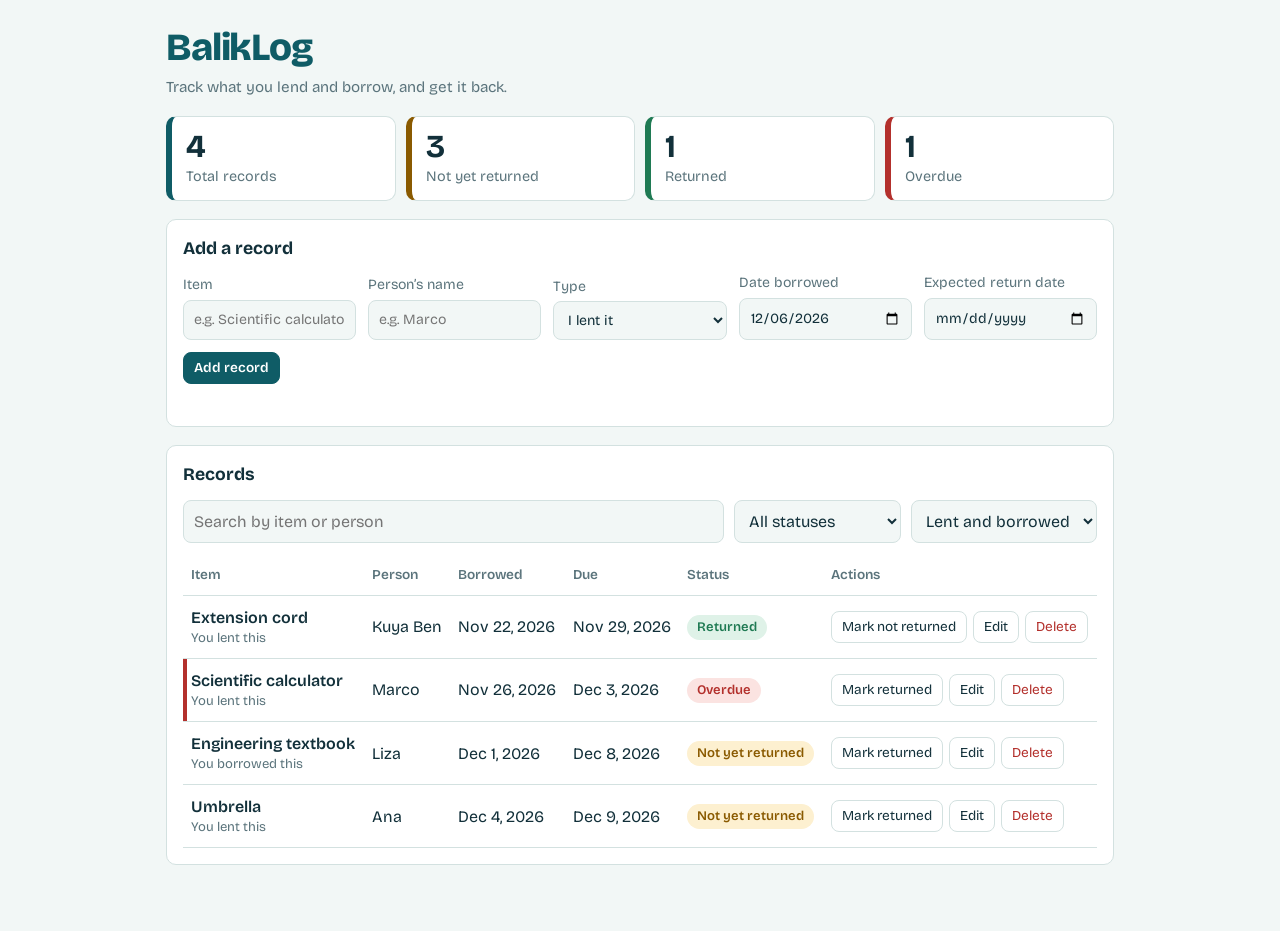
==== index.html @ fc060b48 "Initial commit" ====
<!DOCTYPE html>
<html lang="en">
<head>
<meta charset="UTF-8">
<meta name="viewport" content="width=device-width, initial-scale=1, viewport-fit=cover">
<title>BalikLog</title>
<link href="https://fonts.googleapis.com/css2?family=Bricolage+Grotesque:wght@400;600;800&display=swap" rel="stylesheet">
<link rel="stylesheet" href="style.css">
</head>
<body>
<div class="wrap">
  <header>
    <h1>BalikLog<small>Track what you lend and borrow, and get it back.</small></h1>
  </header>

  <section class="stats" aria-label="Dashboard">
    <div class="stat"><b id="sTotal">0</b><span>Total records</span></div>
    <div class="stat wait"><b id="sNot">0</b><span>Not yet returned</span></div>
    <div class="stat ok"><b id="sRet">0</b><span>Returned</span></div>
    <div class="stat late"><b id="sLate">0</b><span>Overdue</span></div>
  </section>

  <section class="panel">
    <h2 id="formTitle">Add a record</h2>
    <form id="f" novalidate>
      <label>Item<input id="item" placeholder="e.g. Scientific calculator" maxlength="60"></label>
      <label>Person’s name<input id="person" placeholder="e.g. Marco" maxlength="40"></label>
      <label>Type
        <select id="dir"><option value="lent">I lent it</option><option value="borrowed">I borrowed it</option></select>
      </label>
      <label>Date borrowed<input id="dBorrow" type="date"></label>
      <label>Expected return date<input id="dReturn" type="date"></label>
      <div class="acts">
        <button class="primary" type="submit" id="saveBtn">Add record</button>
        <button type="button" id="cancelBtn" hidden>Cancel edit</button>
      </div>
      <p class="err" id="err" role="alert"></p>
    </form>
  </section>

  <section class="panel">
    <h2>Records</h2>
    <div class="tools">
      <input id="q" type="search" placeholder="Search by item or person" aria-label="Search records">
      <select id="fStatus" aria-label="Filter by status">
        <option value="all">All statuses</option><option value="not">Not yet returned</option><option value="ret">Returned</option><option value="late">Overdue</option>
      </select>
      <select id="fDir" aria-label="Filter by type">
        <option value="all">Lent and borrowed</option><option value="lent">I lent</option><option value="borrowed">I borrowed</option>
      </select>
    </div>
    <div class="tbl">
      <table>
        <thead><tr><th>Item</th><th>Person</th><th>Borrowed</th><th>Due</th><th>Status</th><th>Actions</th></tr></thead>
        <tbody id="rows"></tbody>
      </table>
    </div>
  </section>
</div>

<script src="script.js"></script>
</body>
</html>
---- style.css ----
:root{--bg:#f2f7f6;--surface:#fff;--ink:#12303a;--mute:#5b747c;--line:#d3e1e0;--brand:#0f5c66;--brand-ink:#fff;--ok:#1f7a53;--okbg:#dff2e8;--late:#b3302c;--latebg:#fbe3e1;--wait:#8a5a00;--waitbg:#fdf0d0;
box-sizing:border-box;padding-top:env(safe-area-inset-top,0px);padding-bottom:env(safe-area-inset-bottom,0px)}
@media (prefers-color-scheme:dark){:root:not([data-theme="light"]){color-scheme:dark;--bg:#0c1a1e;--surface:#13262b;--ink:#e3f0ee;--mute:#8fa9ae;--line:#25414845;--brand:#4fb5c0;--brand-ink:#06232a;--ok:#6fd1a2;--okbg:#17382b;--late:#ff8f89;--latebg:#4a1d1b;--wait:#f0c26a;--waitbg:#3d2f0b}}
:root[data-theme="dark"]{color-scheme:dark;--bg:#0c1a1e;--surface:#13262b;--ink:#e3f0ee;--mute:#8fa9ae;--line:#254148;--brand:#4fb5c0;--brand-ink:#06232a;--ok:#6fd1a2;--okbg:#17382b;--late:#ff8f89;--latebg:#4a1d1b;--wait:#f0c26a;--waitbg:#3d2f0b}
*{box-sizing:border-box}
html{scroll-padding-top:env(safe-area-inset-top,0px)}
body{margin:0;background:var(--bg);color:var(--ink);font-family:"Bricolage Grotesque",system-ui,-apple-system,"Segoe UI",sans-serif;line-height:1.45}
.wrap{max-width:980px;margin:0 auto;padding:20px 16px 48px}
header{display:flex;align-items:baseline;justify-content:space-between;gap:12px;flex-wrap:wrap;margin-bottom:18px}
h1{font-size:2.4rem;font-weight:800;letter-spacing:-.03em;margin:0;color:var(--brand)}
h1 small{display:block;font-size:.95rem;font-weight:400;color:var(--mute);letter-spacing:0}
.stats{display:grid;grid-template-columns:repeat(auto-fit,minmax(140px,1fr));gap:10px;margin-bottom:18px}
.stat{background:var(--surface);border:1px solid var(--line);border-radius:10px;padding:12px 14px;border-left:6px solid var(--brand)}
.stat b{display:block;font-size:2rem;line-height:1.1}
.stat span{color:var(--mute);font-size:.9rem}
.stat.ok{border-left-color:var(--ok)}.stat.late{border-left-color:var(--late)}.stat.wait{border-left-color:var(--wait)}
.panel{background:var(--surface);border:1px solid var(--line);border-radius:10px;padding:16px;margin-bottom:18px}
.panel h2{margin:0 0 12px;font-size:1.1rem}
form{display:grid;grid-template-columns:repeat(auto-fit,minmax(170px,1fr));gap:12px;align-items:end}
label{display:flex;flex-direction:column;gap:4px;font-size:.88rem;color:var(--mute)}
input,select,button{font:inherit;color:var(--ink)}
input,select{background:var(--bg);border:1px solid var(--line);border-radius:8px;padding:9px 10px;min-width:0}
input:focus-visible,select:focus-visible,button:focus-visible{outline:3px solid var(--brand);outline-offset:1px}
button{cursor:pointer;border:1px solid var(--line);background:var(--surface);border-radius:8px;padding:9px 14px}
button.primary{background:var(--brand);color:var(--brand-ink);border-color:var(--brand);font-weight:600}
button.danger{color:var(--late)}
.err{grid-column:1/-1;color:var(--late);font-size:.9rem;min-height:1em;margin:0}
.tools{display:flex;gap:10px;flex-wrap:wrap;margin-bottom:12px}
.tools input{flex:1 1 200px}
.tbl{overflow-x:auto}
table{width:100%;border-collapse:collapse;min-width:680px}
th,td{text-align:left;padding:10px 8px;border-bottom:1px solid var(--line);vertical-align:middle}
th{font-size:.85rem;color:var(--mute);font-weight:600}
.item{font-weight:600}
.dir{font-size:.82rem;color:var(--mute)}
.badge{display:inline-block;padding:3px 10px;border-radius:99px;font-size:.82rem;font-weight:600}
.b-ok{background:var(--okbg);color:var(--ok)}.b-late{background:var(--latebg);color:var(--late)}.b-wait{background:var(--waitbg);color:var(--wait)}
.row-late td:first-child{box-shadow:inset 4px 0 0 var(--late)}
.acts{display:flex;gap:6px;flex-wrap:wrap}
.acts button{padding:5px 10px;font-size:.85rem}
.empty{text-align:center;color:var(--mute);padding:28px 8px}
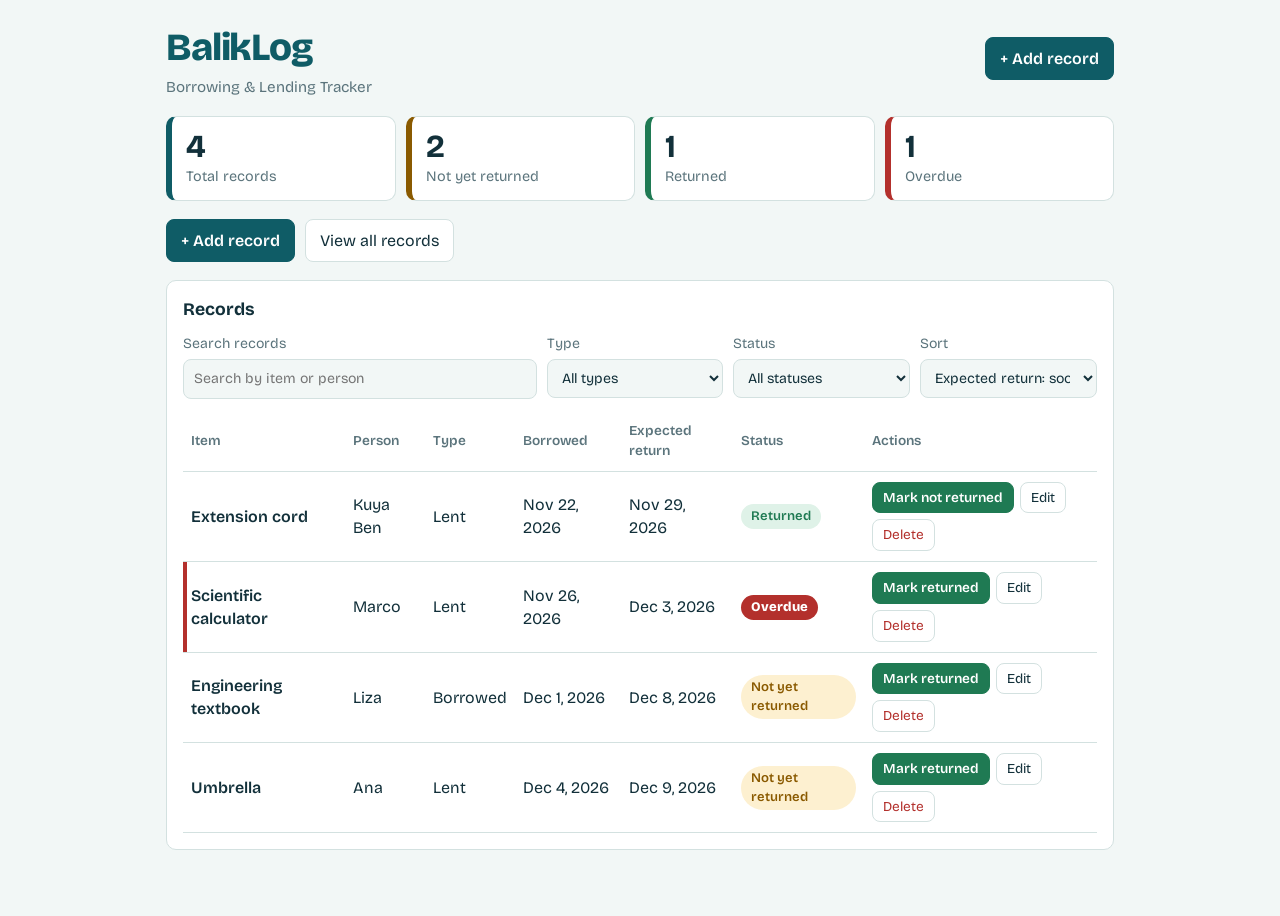
==== commit c974f70d: "yes" ====
--- a/index.html
+++ b/index.html
@@ -3,61 +3,89 @@
 <head>
 <meta charset="UTF-8">
 <meta name="viewport" content="width=device-width, initial-scale=1, viewport-fit=cover">
-<title>BalikLog</title>
+<title>BalikLog | Borrowing &amp; Lending Tracker</title>
 <link href="https://fonts.googleapis.com/css2?family=Bricolage+Grotesque:wght@400;600;800&display=swap" rel="stylesheet">
 <link rel="stylesheet" href="style.css">
 </head>
 <body>
 <div class="wrap">
   <header>
-    <h1>BalikLog<small>Track what you lend and borrow, and get it back.</small></h1>
+    <h1>BalikLog<small>Borrowing &amp; Lending Tracker</small></h1>
+    <button class="primary" type="button" id="headerAddBtn">+ Add record</button>
   </header>
 
-  <section class="stats" aria-label="Dashboard">
-    <div class="stat"><b id="sTotal">0</b><span>Total records</span></div>
-    <div class="stat wait"><b id="sNot">0</b><span>Not yet returned</span></div>
-    <div class="stat ok"><b id="sRet">0</b><span>Returned</span></div>
-    <div class="stat late"><b id="sLate">0</b><span>Overdue</span></div>
-  </section>
+  <main>
+    <div id="dashboardScreen">
+      <section class="stats" aria-label="Record summary">
+        <div class="stat"><b id="sTotal">0</b><span>Total records</span></div>
+        <div class="stat wait"><b id="sNot">0</b><span>Not yet returned</span></div>
+        <div class="stat ok"><b id="sRet">0</b><span>Returned</span></div>
+        <div class="stat late"><b id="sLate">0</b><span>Overdue</span></div>
+      </section>
 
-  <section class="panel">
-    <h2 id="formTitle">Add a record</h2>
-    <form id="f" novalidate>
-      <label>Item<input id="item" placeholder="e.g. Scientific calculator" maxlength="60"></label>
-      <label>Person’s name<input id="person" placeholder="e.g. Marco" maxlength="40"></label>
-      <label>Type
-        <select id="dir"><option value="lent">I lent it</option><option value="borrowed">I borrowed it</option></select>
-      </label>
-      <label>Date borrowed<input id="dBorrow" type="date"></label>
-      <label>Expected return date<input id="dReturn" type="date"></label>
-      <div class="acts">
-        <button class="primary" type="submit" id="saveBtn">Add record</button>
-        <button type="button" id="cancelBtn" hidden>Cancel edit</button>
+      <section class="quick-actions" aria-label="Quick actions">
+        <button class="primary" type="button" id="addBtn">+ Add record</button>
+        <button type="button" id="viewRecordsBtn">View all records</button>
+      </section>
+
+      <section class="panel" id="recordsPanel">
+        <h2>Records</h2>
+        <div class="tools">
+          <label class="search-label">Search records<input id="q" type="search" placeholder="Search by item or person"></label>
+          <label>Type
+            <select id="fDir" aria-label="Filter by type">
+              <option value="all">All types</option><option value="lent">Lent</option><option value="borrowed">Borrowed</option>
+            </select>
+          </label>
+          <label>Status
+            <select id="fStatus" aria-label="Filter by status">
+              <option value="all">All statuses</option><option value="not">Not yet returned</option><option value="ret">Returned</option><option value="late">Overdue</option>
+            </select>
+          </label>
+          <label>Sort
+            <select id="sortOrder" aria-label="Sort by expected return date">
+              <option value="soonest">Expected return: soonest first</option><option value="latest">Expected return: latest first</option>
+            </select>
+          </label>
+        </div>
+        <div class="tbl">
+          <table>
+            <thead><tr><th>Item</th><th>Person</th><th>Type</th><th>Borrowed</th><th>Expected return</th><th>Status</th><th>Actions</th></tr></thead>
+            <tbody id="rows"></tbody>
+          </table>
+        </div>
+      </section>
+    </div>
+
+    <section class="panel form-screen" id="recordScreen" hidden>
+      <div class="screen-heading">
+        <h2 id="formTitle">Add new record</h2>
+        <button type="button" id="closeFormBtn">Back to dashboard</button>
       </div>
-      <p class="err" id="err" role="alert"></p>
-    </form>
-  </section>
-
-  <section class="panel">
-    <h2>Records</h2>
-    <div class="tools">
-      <input id="q" type="search" placeholder="Search by item or person" aria-label="Search records">
-      <select id="fStatus" aria-label="Filter by status">
-        <option value="all">All statuses</option><option value="not">Not yet returned</option><option value="ret">Returned</option><option value="late">Overdue</option>
-      </select>
-      <select id="fDir" aria-label="Filter by type">
-        <option value="all">Lent and borrowed</option><option value="lent">I lent</option><option value="borrowed">I borrowed</option>
-      </select>
-    </div>
-    <div class="tbl">
-      <table>
-        <thead><tr><th>Item</th><th>Person</th><th>Borrowed</th><th>Due</th><th>Status</th><th>Actions</th></tr></thead>
-        <tbody id="rows"></tbody>
-      </table>
-    </div>
-  </section>
+      <form id="f" novalidate>
+        <label>Item name *<input id="item" placeholder="Enter item name" maxlength="60"></label>
+        <label>Person’s name *<input id="person" placeholder="Enter the person’s name" maxlength="40"></label>
+        <label>Transaction type *
+          <select id="dir"><option value="lent">Lent to someone</option><option value="borrowed">Borrowed from someone</option></select>
+        </label>
+        <label>Date borrowed / lent *<input id="dBorrow" type="date"></label>
+        <label>Expected return date *<input id="dReturn" type="date"></label>
+        <fieldset class="status-field">
+          <legend>Return status</legend>
+          <label><input type="radio" name="returnStatus" value="not" checked> Not yet returned</label>
+          <label><input type="radio" name="returnStatus" value="ret"> Returned</label>
+        </fieldset>
+        <label class="notes-field">Notes (optional)<textarea id="notes" rows="3" maxlength="300" placeholder="Add any helpful details"></textarea></label>
+        <div class="acts form-actions">
+          <button class="primary" type="submit" id="saveBtn">Save record</button>
+          <button type="button" id="clearBtn">Clear form</button>
+          <button type="button" id="cancelBtn">Cancel</button>
+        </div>
+        <p class="err" id="err" role="alert"></p>
+      </form>
+    </section>
+  </main>
 </div>
-
 <script src="script.js"></script>
 </body>
 </html>
--- a/style.css
+++ b/style.css
@@ -6,10 +6,11 @@
 html{scroll-padding-top:env(safe-area-inset-top,0px)}
 body{margin:0;background:var(--bg);color:var(--ink);font-family:"Bricolage Grotesque",system-ui,-apple-system,"Segoe UI",sans-serif;line-height:1.45}
 .wrap{max-width:980px;margin:0 auto;padding:20px 16px 48px}
-header{display:flex;align-items:baseline;justify-content:space-between;gap:12px;flex-wrap:wrap;margin-bottom:18px}
+header{display:flex;align-items:center;justify-content:space-between;gap:12px;flex-wrap:wrap;margin-bottom:18px}
 h1{font-size:2.4rem;font-weight:800;letter-spacing:-.03em;margin:0;color:var(--brand)}
 h1 small{display:block;font-size:.95rem;font-weight:400;color:var(--mute);letter-spacing:0}
 .stats{display:grid;grid-template-columns:repeat(auto-fit,minmax(140px,1fr));gap:10px;margin-bottom:18px}
+.quick-actions{display:flex;gap:10px;flex-wrap:wrap;margin-bottom:18px}
 .stat{background:var(--surface);border:1px solid var(--line);border-radius:10px;padding:12px 14px;border-left:6px solid var(--brand)}
 .stat b{display:block;font-size:2rem;line-height:1.1}
 .stat span{color:var(--mute);font-size:.9rem}
@@ -18,24 +19,61 @@
 .panel h2{margin:0 0 12px;font-size:1.1rem}
 form{display:grid;grid-template-columns:repeat(auto-fit,minmax(170px,1fr));gap:12px;align-items:end}
 label{display:flex;flex-direction:column;gap:4px;font-size:.88rem;color:var(--mute)}
-input,select,button{font:inherit;color:var(--ink)}
-input,select{background:var(--bg);border:1px solid var(--line);border-radius:8px;padding:9px 10px;min-width:0}
+input,select,button,textarea{font:inherit;color:var(--ink)}
+input,select,textarea{background:var(--bg);border:1px solid var(--line);border-radius:8px;padding:9px 10px;min-width:0}
 input:focus-visible,select:focus-visible,button:focus-visible{outline:3px solid var(--brand);outline-offset:1px}
 button{cursor:pointer;border:1px solid var(--line);background:var(--surface);border-radius:8px;padding:9px 14px}
 button.primary{background:var(--brand);color:var(--brand-ink);border-color:var(--brand);font-weight:600}
+button[data-a="toggle"]{background:var(--ok);color:var(--surface);border-color:var(--ok);font-weight:600}
 button.danger{color:var(--late)}
 .err{grid-column:1/-1;color:var(--late);font-size:.9rem;min-height:1em;margin:0}
-.tools{display:flex;gap:10px;flex-wrap:wrap;margin-bottom:12px}
-.tools input{flex:1 1 200px}
+.tools{display:grid;grid-template-columns:minmax(200px,2fr) repeat(3,minmax(140px,1fr));gap:10px;margin-bottom:12px}
+.search-label input{width:100%}
+.form-screen{max-width:760px;margin:0 auto}
+.screen-heading{display:flex;justify-content:space-between;align-items:center;gap:12px;margin-bottom:12px}
+.screen-heading h2{margin:0}
+.form-screen form{grid-template-columns:repeat(2,minmax(0,1fr))}
+.form-screen label{align-self:end}
+.form-screen textarea{width:100%;resize:vertical}
+.status-field{border:1px solid var(--line);border-radius:8px;padding:8px 10px;display:flex;align-items:center;gap:16px;flex-wrap:wrap}
+.status-field legend{padding:0 4px;color:var(--mute);font-size:.88rem}
+.status-field label{display:flex;flex-direction:row;align-items:center;gap:6px}
+.status-field input{accent-color:var(--brand)}
+.notes-field{grid-column:1/-1}
+.form-actions{grid-column:1/-1}
 .tbl{overflow-x:auto}
-table{width:100%;border-collapse:collapse;min-width:680px}
+table{width:100%;border-collapse:collapse;min-width:760px}
 th,td{text-align:left;padding:10px 8px;border-bottom:1px solid var(--line);vertical-align:middle}
 th{font-size:.85rem;color:var(--mute);font-weight:600}
 .item{font-weight:600}
 .dir{font-size:.82rem;color:var(--mute)}
 .badge{display:inline-block;padding:3px 10px;border-radius:99px;font-size:.82rem;font-weight:600}
-.b-ok{background:var(--okbg);color:var(--ok)}.b-late{background:var(--latebg);color:var(--late)}.b-wait{background:var(--waitbg);color:var(--wait)}
+.b-ok{background:var(--okbg);color:var(--ok)}.b-late{background:var(--late);color:var(--surface);font-weight:800}.b-wait{background:var(--waitbg);color:var(--wait)}
 .row-late td:first-child{box-shadow:inset 4px 0 0 var(--late)}
 .acts{display:flex;gap:6px;flex-wrap:wrap}
 .acts button{padding:5px 10px;font-size:.85rem}
 .empty{text-align:center;color:var(--mute);padding:28px 8px}
+@media(max-width:760px){
+  .tools{grid-template-columns:repeat(2,minmax(0,1fr))}
+  .search-label{grid-column:1/-1}
+  table{min-width:0}
+  thead{display:none}
+  tbody{display:grid;gap:12px}
+  tbody tr{display:block;background:var(--surface);border:1px solid var(--line);border-radius:10px;padding:8px}
+  tbody td{display:flex;justify-content:space-between;align-items:center;gap:12px;padding:8px;border-bottom:1px solid var(--line);text-align:right}
+  tbody td:first-child{display:block;text-align:left}
+  tbody td:last-child{border-bottom:0}
+  tbody td:not(:first-child)::before{content:attr(data-label);font-size:.82rem;color:var(--mute);font-weight:600;text-align:left}
+  tbody td .acts{justify-content:flex-end}
+  tbody td.empty{display:block;text-align:center}
+}
+@media(max-width:520px){
+  .wrap{padding:16px 12px 36px}
+  h1{font-size:2rem}
+  .tools{grid-template-columns:1fr}
+  .search-label{grid-column:auto}
+  .form-screen form{grid-template-columns:1fr}
+  .notes-field,.form-actions{grid-column:auto}
+  .screen-heading{align-items:flex-start;flex-direction:column}
+  .quick-actions button{flex:1}
+}
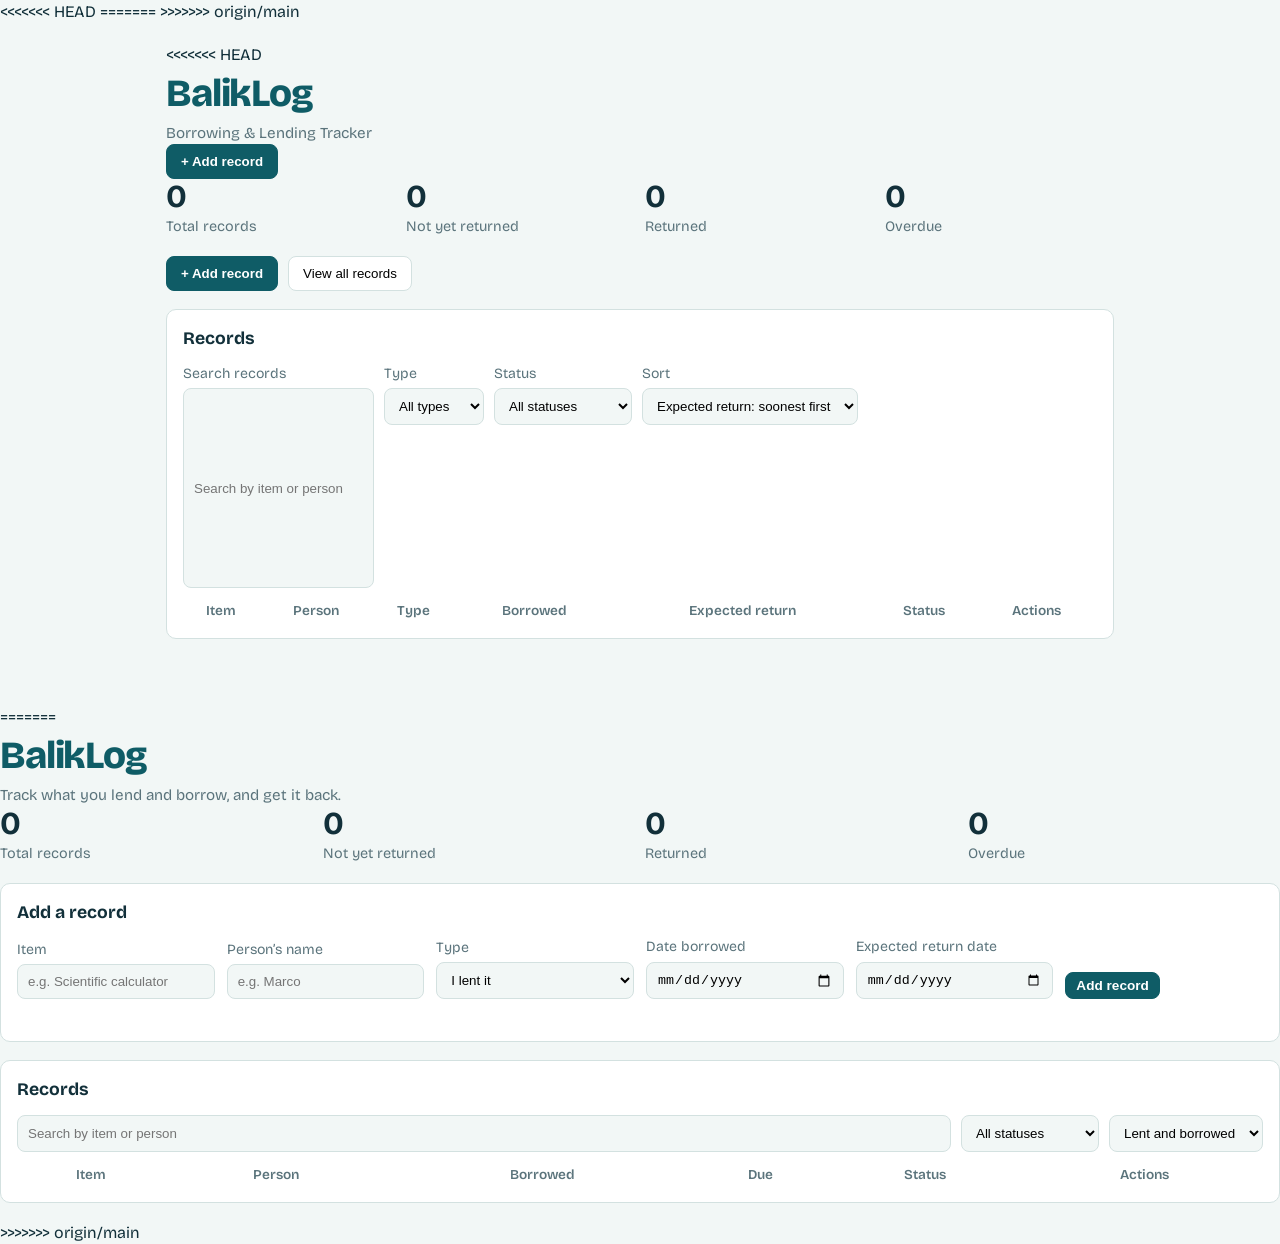
==== commit 53ff12e3: "Fix merge conflicts" ====
--- a/index.html
+++ b/index.html
@@ -3,13 +3,18 @@
 <head>
 <meta charset="UTF-8">
 <meta name="viewport" content="width=device-width, initial-scale=1, viewport-fit=cover">
+<<<<<<< HEAD
 <title>BalikLog | Borrowing &amp; Lending Tracker</title>
+=======
+<title>BalikLog</title>
+>>>>>>> origin/main
 <link href="https://fonts.googleapis.com/css2?family=Bricolage+Grotesque:wght@400;600;800&display=swap" rel="stylesheet">
 <link rel="stylesheet" href="style.css">
 </head>
 <body>
 <div class="wrap">
   <header>
+<<<<<<< HEAD
     <h1>BalikLog<small>Borrowing &amp; Lending Tracker</small></h1>
     <button class="primary" type="button" id="headerAddBtn">+ Add record</button>
   </header>
@@ -86,6 +91,56 @@
     </section>
   </main>
 </div>
+=======
+    <h1>BalikLog<small>Track what you lend and borrow, and get it back.</small></h1>
+  </header>
+
+  <section class="stats" aria-label="Dashboard">
+    <div class="stat"><b id="sTotal">0</b><span>Total records</span></div>
+    <div class="stat wait"><b id="sNot">0</b><span>Not yet returned</span></div>
+    <div class="stat ok"><b id="sRet">0</b><span>Returned</span></div>
+    <div class="stat late"><b id="sLate">0</b><span>Overdue</span></div>
+  </section>
+
+  <section class="panel">
+    <h2 id="formTitle">Add a record</h2>
+    <form id="f" novalidate>
+      <label>Item<input id="item" placeholder="e.g. Scientific calculator" maxlength="60"></label>
+      <label>Person’s name<input id="person" placeholder="e.g. Marco" maxlength="40"></label>
+      <label>Type
+        <select id="dir"><option value="lent">I lent it</option><option value="borrowed">I borrowed it</option></select>
+      </label>
+      <label>Date borrowed<input id="dBorrow" type="date"></label>
+      <label>Expected return date<input id="dReturn" type="date"></label>
+      <div class="acts">
+        <button class="primary" type="submit" id="saveBtn">Add record</button>
+        <button type="button" id="cancelBtn" hidden>Cancel edit</button>
+      </div>
+      <p class="err" id="err" role="alert"></p>
+    </form>
+  </section>
+
+  <section class="panel">
+    <h2>Records</h2>
+    <div class="tools">
+      <input id="q" type="search" placeholder="Search by item or person" aria-label="Search records">
+      <select id="fStatus" aria-label="Filter by status">
+        <option value="all">All statuses</option><option value="not">Not yet returned</option><option value="ret">Returned</option><option value="late">Overdue</option>
+      </select>
+      <select id="fDir" aria-label="Filter by type">
+        <option value="all">Lent and borrowed</option><option value="lent">I lent</option><option value="borrowed">I borrowed</option>
+      </select>
+    </div>
+    <div class="tbl">
+      <table>
+        <thead><tr><th>Item</th><th>Person</th><th>Borrowed</th><th>Due</th><th>Status</th><th>Actions</th></tr></thead>
+        <tbody id="rows"></tbody>
+      </table>
+    </div>
+  </section>
+</div>
+
+>>>>>>> origin/main
 <script src="script.js"></script>
 </body>
 </html>
--- a/style.css
+++ b/style.css
@@ -6,11 +6,18 @@
 html{scroll-padding-top:env(safe-area-inset-top,0px)}
 body{margin:0;background:var(--bg);color:var(--ink);font-family:"Bricolage Grotesque",system-ui,-apple-system,"Segoe UI",sans-serif;line-height:1.45}
 .wrap{max-width:980px;margin:0 auto;padding:20px 16px 48px}
+<<<<<<< HEAD
 header{display:flex;align-items:center;justify-content:space-between;gap:12px;flex-wrap:wrap;margin-bottom:18px}
 h1{font-size:2.4rem;font-weight:800;letter-spacing:-.03em;margin:0;color:var(--brand)}
 h1 small{display:block;font-size:.95rem;font-weight:400;color:var(--mute);letter-spacing:0}
 .stats{display:grid;grid-template-columns:repeat(auto-fit,minmax(140px,1fr));gap:10px;margin-bottom:18px}
 .quick-actions{display:flex;gap:10px;flex-wrap:wrap;margin-bottom:18px}
+=======
+header{display:flex;align-items:baseline;justify-content:space-between;gap:12px;flex-wrap:wrap;margin-bottom:18px}
+h1{font-size:2.4rem;font-weight:800;letter-spacing:-.03em;margin:0;color:var(--brand)}
+h1 small{display:block;font-size:.95rem;font-weight:400;color:var(--mute);letter-spacing:0}
+.stats{display:grid;grid-template-columns:repeat(auto-fit,minmax(140px,1fr));gap:10px;margin-bottom:18px}
+>>>>>>> origin/main
 .stat{background:var(--surface);border:1px solid var(--line);border-radius:10px;padding:12px 14px;border-left:6px solid var(--brand)}
 .stat b{display:block;font-size:2rem;line-height:1.1}
 .stat span{color:var(--mute);font-size:.9rem}
@@ -19,6 +26,7 @@
 .panel h2{margin:0 0 12px;font-size:1.1rem}
 form{display:grid;grid-template-columns:repeat(auto-fit,minmax(170px,1fr));gap:12px;align-items:end}
 label{display:flex;flex-direction:column;gap:4px;font-size:.88rem;color:var(--mute)}
+<<<<<<< HEAD
 input,select,button,textarea{font:inherit;color:var(--ink)}
 input,select,textarea{background:var(--bg);border:1px solid var(--line);border-radius:8px;padding:9px 10px;min-width:0}
 input:focus-visible,select:focus-visible,button:focus-visible{outline:3px solid var(--brand);outline-offset:1px}
@@ -43,16 +51,34 @@
 .form-actions{grid-column:1/-1}
 .tbl{overflow-x:auto}
 table{width:100%;border-collapse:collapse;min-width:760px}
+=======
+input,select,button{font:inherit;color:var(--ink)}
+input,select{background:var(--bg);border:1px solid var(--line);border-radius:8px;padding:9px 10px;min-width:0}
+input:focus-visible,select:focus-visible,button:focus-visible{outline:3px solid var(--brand);outline-offset:1px}
+button{cursor:pointer;border:1px solid var(--line);background:var(--surface);border-radius:8px;padding:9px 14px}
+button.primary{background:var(--brand);color:var(--brand-ink);border-color:var(--brand);font-weight:600}
+button.danger{color:var(--late)}
+.err{grid-column:1/-1;color:var(--late);font-size:.9rem;min-height:1em;margin:0}
+.tools{display:flex;gap:10px;flex-wrap:wrap;margin-bottom:12px}
+.tools input{flex:1 1 200px}
+.tbl{overflow-x:auto}
+table{width:100%;border-collapse:collapse;min-width:680px}
+>>>>>>> origin/main
 th,td{text-align:left;padding:10px 8px;border-bottom:1px solid var(--line);vertical-align:middle}
 th{font-size:.85rem;color:var(--mute);font-weight:600}
 .item{font-weight:600}
 .dir{font-size:.82rem;color:var(--mute)}
 .badge{display:inline-block;padding:3px 10px;border-radius:99px;font-size:.82rem;font-weight:600}
+<<<<<<< HEAD
 .b-ok{background:var(--okbg);color:var(--ok)}.b-late{background:var(--late);color:var(--surface);font-weight:800}.b-wait{background:var(--waitbg);color:var(--wait)}
+=======
+.b-ok{background:var(--okbg);color:var(--ok)}.b-late{background:var(--latebg);color:var(--late)}.b-wait{background:var(--waitbg);color:var(--wait)}
+>>>>>>> origin/main
 .row-late td:first-child{box-shadow:inset 4px 0 0 var(--late)}
 .acts{display:flex;gap:6px;flex-wrap:wrap}
 .acts button{padding:5px 10px;font-size:.85rem}
 .empty{text-align:center;color:var(--mute);padding:28px 8px}
+<<<<<<< HEAD
 @media(max-width:760px){
   .tools{grid-template-columns:repeat(2,minmax(0,1fr))}
   .search-label{grid-column:1/-1}
@@ -77,3 +103,5 @@
   .screen-heading{align-items:flex-start;flex-direction:column}
   .quick-actions button{flex:1}
 }
+=======
+>>>>>>> origin/main
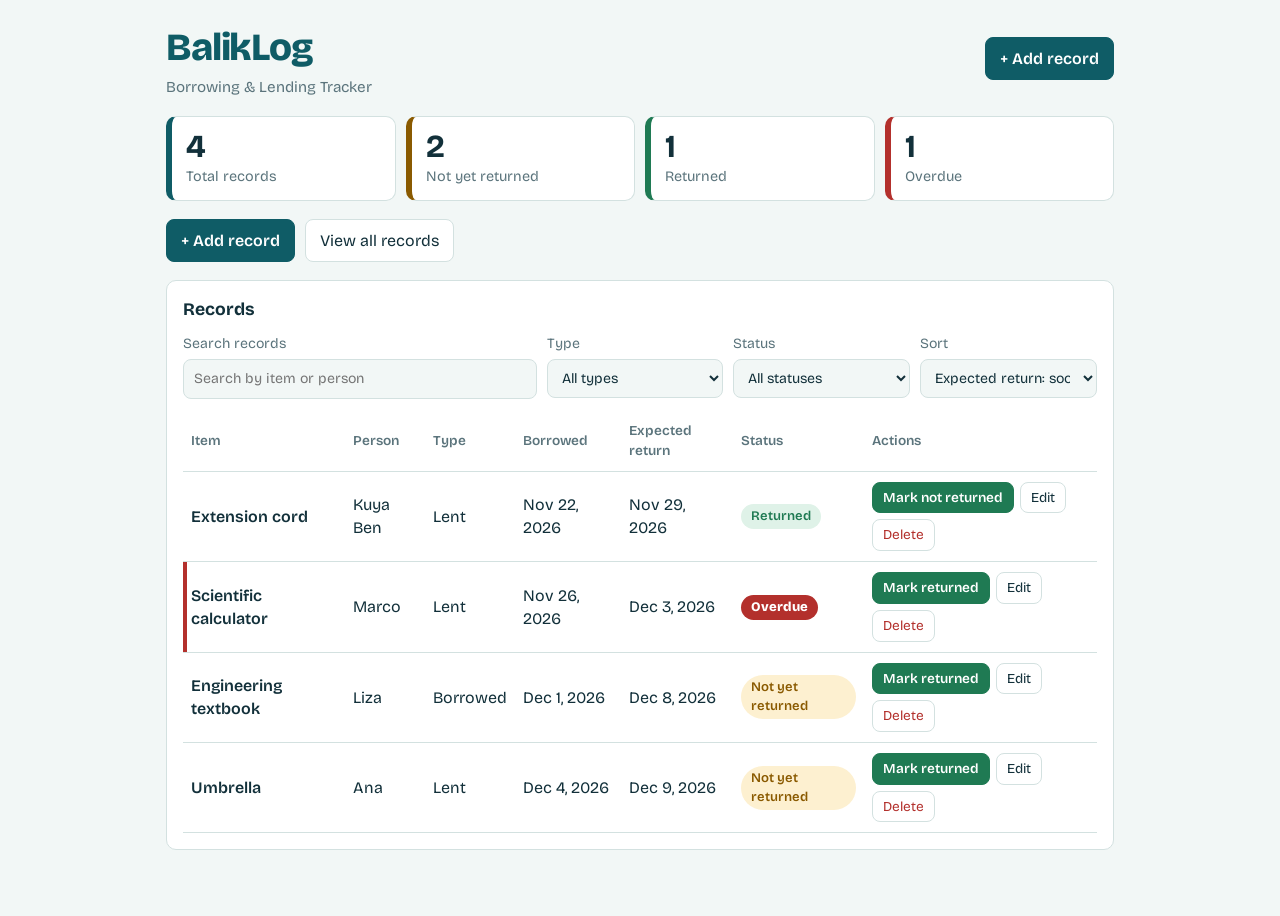
==== commit afa40d3e: "fix ko error haha" ====
--- a/index.html
+++ b/index.html
@@ -3,18 +3,13 @@
 <head>
 <meta charset="UTF-8">
 <meta name="viewport" content="width=device-width, initial-scale=1, viewport-fit=cover">
-<<<<<<< HEAD
 <title>BalikLog | Borrowing &amp; Lending Tracker</title>
-=======
-<title>BalikLog</title>
->>>>>>> origin/main
 <link href="https://fonts.googleapis.com/css2?family=Bricolage+Grotesque:wght@400;600;800&display=swap" rel="stylesheet">
 <link rel="stylesheet" href="style.css">
 </head>
 <body>
 <div class="wrap">
   <header>
-<<<<<<< HEAD
     <h1>BalikLog<small>Borrowing &amp; Lending Tracker</small></h1>
     <button class="primary" type="button" id="headerAddBtn">+ Add record</button>
   </header>
@@ -91,56 +86,6 @@
     </section>
   </main>
 </div>
-=======
-    <h1>BalikLog<small>Track what you lend and borrow, and get it back.</small></h1>
-  </header>
-
-  <section class="stats" aria-label="Dashboard">
-    <div class="stat"><b id="sTotal">0</b><span>Total records</span></div>
-    <div class="stat wait"><b id="sNot">0</b><span>Not yet returned</span></div>
-    <div class="stat ok"><b id="sRet">0</b><span>Returned</span></div>
-    <div class="stat late"><b id="sLate">0</b><span>Overdue</span></div>
-  </section>
-
-  <section class="panel">
-    <h2 id="formTitle">Add a record</h2>
-    <form id="f" novalidate>
-      <label>Item<input id="item" placeholder="e.g. Scientific calculator" maxlength="60"></label>
-      <label>Person’s name<input id="person" placeholder="e.g. Marco" maxlength="40"></label>
-      <label>Type
-        <select id="dir"><option value="lent">I lent it</option><option value="borrowed">I borrowed it</option></select>
-      </label>
-      <label>Date borrowed<input id="dBorrow" type="date"></label>
-      <label>Expected return date<input id="dReturn" type="date"></label>
-      <div class="acts">
-        <button class="primary" type="submit" id="saveBtn">Add record</button>
-        <button type="button" id="cancelBtn" hidden>Cancel edit</button>
-      </div>
-      <p class="err" id="err" role="alert"></p>
-    </form>
-  </section>
-
-  <section class="panel">
-    <h2>Records</h2>
-    <div class="tools">
-      <input id="q" type="search" placeholder="Search by item or person" aria-label="Search records">
-      <select id="fStatus" aria-label="Filter by status">
-        <option value="all">All statuses</option><option value="not">Not yet returned</option><option value="ret">Returned</option><option value="late">Overdue</option>
-      </select>
-      <select id="fDir" aria-label="Filter by type">
-        <option value="all">Lent and borrowed</option><option value="lent">I lent</option><option value="borrowed">I borrowed</option>
-      </select>
-    </div>
-    <div class="tbl">
-      <table>
-        <thead><tr><th>Item</th><th>Person</th><th>Borrowed</th><th>Due</th><th>Status</th><th>Actions</th></tr></thead>
-        <tbody id="rows"></tbody>
-      </table>
-    </div>
-  </section>
-</div>
-
->>>>>>> origin/main
 <script src="script.js"></script>
 </body>
 </html>
--- a/style.css
+++ b/style.css
@@ -1,23 +1,15 @@
-:root{--bg:#f2f7f6;--surface:#fff;--ink:#12303a;--mute:#5b747c;--line:#d3e1e0;--brand:#0f5c66;--brand-ink:#fff;--ok:#1f7a53;--okbg:#dff2e8;--late:#b3302c;--latebg:#fbe3e1;--wait:#8a5a00;--waitbg:#fdf0d0;
-box-sizing:border-box;padding-top:env(safe-area-inset-top,0px);padding-bottom:env(safe-area-inset-bottom,0px)}
-@media (prefers-color-scheme:dark){:root:not([data-theme="light"]){color-scheme:dark;--bg:#0c1a1e;--surface:#13262b;--ink:#e3f0ee;--mute:#8fa9ae;--line:#25414845;--brand:#4fb5c0;--brand-ink:#06232a;--ok:#6fd1a2;--okbg:#17382b;--late:#ff8f89;--latebg:#4a1d1b;--wait:#f0c26a;--waitbg:#3d2f0b}}
+:root{--bg:#f2f7f6;--surface:#fff;--ink:#12303a;--mute:#5b747c;--line:#d3e1e0;--brand:#0f5c66;--brand-ink:#fff;--ok:#1f7a53;--okbg:#dff2e8;--late:#b3302c;--latebg:#fbe3e1;--wait:#8a5a00;--waitbg:#fdf0d0;box-sizing:border-box;padding-top:env(safe-area-inset-top,0px);padding-bottom:env(safe-area-inset-bottom,0px)}
+@media (prefers-color-scheme:dark){:root:not([data-theme="light"]){color-scheme:dark;--bg:#0c1a1e;--surface:#13262b;--ink:#e3f0ee;--mute:#8fa9ae;--line:#254148;--brand:#4fb5c0;--brand-ink:#06232a;--ok:#6fd1a2;--okbg:#17382b;--late:#ff8f89;--latebg:#4a1d1b;--wait:#f0c26a;--waitbg:#3d2f0b}}
 :root[data-theme="dark"]{color-scheme:dark;--bg:#0c1a1e;--surface:#13262b;--ink:#e3f0ee;--mute:#8fa9ae;--line:#254148;--brand:#4fb5c0;--brand-ink:#06232a;--ok:#6fd1a2;--okbg:#17382b;--late:#ff8f89;--latebg:#4a1d1b;--wait:#f0c26a;--waitbg:#3d2f0b}
 *{box-sizing:border-box}
 html{scroll-padding-top:env(safe-area-inset-top,0px)}
 body{margin:0;background:var(--bg);color:var(--ink);font-family:"Bricolage Grotesque",system-ui,-apple-system,"Segoe UI",sans-serif;line-height:1.45}
 .wrap{max-width:980px;margin:0 auto;padding:20px 16px 48px}
-<<<<<<< HEAD
 header{display:flex;align-items:center;justify-content:space-between;gap:12px;flex-wrap:wrap;margin-bottom:18px}
 h1{font-size:2.4rem;font-weight:800;letter-spacing:-.03em;margin:0;color:var(--brand)}
 h1 small{display:block;font-size:.95rem;font-weight:400;color:var(--mute);letter-spacing:0}
 .stats{display:grid;grid-template-columns:repeat(auto-fit,minmax(140px,1fr));gap:10px;margin-bottom:18px}
 .quick-actions{display:flex;gap:10px;flex-wrap:wrap;margin-bottom:18px}
-=======
-header{display:flex;align-items:baseline;justify-content:space-between;gap:12px;flex-wrap:wrap;margin-bottom:18px}
-h1{font-size:2.4rem;font-weight:800;letter-spacing:-.03em;margin:0;color:var(--brand)}
-h1 small{display:block;font-size:.95rem;font-weight:400;color:var(--mute);letter-spacing:0}
-.stats{display:grid;grid-template-columns:repeat(auto-fit,minmax(140px,1fr));gap:10px;margin-bottom:18px}
->>>>>>> origin/main
 .stat{background:var(--surface);border:1px solid var(--line);border-radius:10px;padding:12px 14px;border-left:6px solid var(--brand)}
 .stat b{display:block;font-size:2rem;line-height:1.1}
 .stat span{color:var(--mute);font-size:.9rem}
@@ -26,10 +18,9 @@
 .panel h2{margin:0 0 12px;font-size:1.1rem}
 form{display:grid;grid-template-columns:repeat(auto-fit,minmax(170px,1fr));gap:12px;align-items:end}
 label{display:flex;flex-direction:column;gap:4px;font-size:.88rem;color:var(--mute)}
-<<<<<<< HEAD
 input,select,button,textarea{font:inherit;color:var(--ink)}
 input,select,textarea{background:var(--bg);border:1px solid var(--line);border-radius:8px;padding:9px 10px;min-width:0}
-input:focus-visible,select:focus-visible,button:focus-visible{outline:3px solid var(--brand);outline-offset:1px}
+input:focus-visible,select:focus-visible,textarea:focus-visible,button:focus-visible{outline:3px solid var(--brand);outline-offset:1px}
 button{cursor:pointer;border:1px solid var(--line);background:var(--surface);border-radius:8px;padding:9px 14px}
 button.primary{background:var(--brand);color:var(--brand-ink);border-color:var(--brand);font-weight:600}
 button[data-a="toggle"]{background:var(--ok);color:var(--surface);border-color:var(--ok);font-weight:600}
@@ -51,34 +42,16 @@
 .form-actions{grid-column:1/-1}
 .tbl{overflow-x:auto}
 table{width:100%;border-collapse:collapse;min-width:760px}
-=======
-input,select,button{font:inherit;color:var(--ink)}
-input,select{background:var(--bg);border:1px solid var(--line);border-radius:8px;padding:9px 10px;min-width:0}
-input:focus-visible,select:focus-visible,button:focus-visible{outline:3px solid var(--brand);outline-offset:1px}
-button{cursor:pointer;border:1px solid var(--line);background:var(--surface);border-radius:8px;padding:9px 14px}
-button.primary{background:var(--brand);color:var(--brand-ink);border-color:var(--brand);font-weight:600}
-button.danger{color:var(--late)}
-.err{grid-column:1/-1;color:var(--late);font-size:.9rem;min-height:1em;margin:0}
-.tools{display:flex;gap:10px;flex-wrap:wrap;margin-bottom:12px}
-.tools input{flex:1 1 200px}
-.tbl{overflow-x:auto}
-table{width:100%;border-collapse:collapse;min-width:680px}
->>>>>>> origin/main
 th,td{text-align:left;padding:10px 8px;border-bottom:1px solid var(--line);vertical-align:middle}
 th{font-size:.85rem;color:var(--mute);font-weight:600}
 .item{font-weight:600}
 .dir{font-size:.82rem;color:var(--mute)}
 .badge{display:inline-block;padding:3px 10px;border-radius:99px;font-size:.82rem;font-weight:600}
-<<<<<<< HEAD
 .b-ok{background:var(--okbg);color:var(--ok)}.b-late{background:var(--late);color:var(--surface);font-weight:800}.b-wait{background:var(--waitbg);color:var(--wait)}
-=======
-.b-ok{background:var(--okbg);color:var(--ok)}.b-late{background:var(--latebg);color:var(--late)}.b-wait{background:var(--waitbg);color:var(--wait)}
->>>>>>> origin/main
 .row-late td:first-child{box-shadow:inset 4px 0 0 var(--late)}
 .acts{display:flex;gap:6px;flex-wrap:wrap}
 .acts button{padding:5px 10px;font-size:.85rem}
 .empty{text-align:center;color:var(--mute);padding:28px 8px}
-<<<<<<< HEAD
 @media(max-width:760px){
   .tools{grid-template-columns:repeat(2,minmax(0,1fr))}
   .search-label{grid-column:1/-1}
@@ -103,5 +76,3 @@
   .screen-heading{align-items:flex-start;flex-direction:column}
   .quick-actions button{flex:1}
 }
-=======
->>>>>>> origin/main
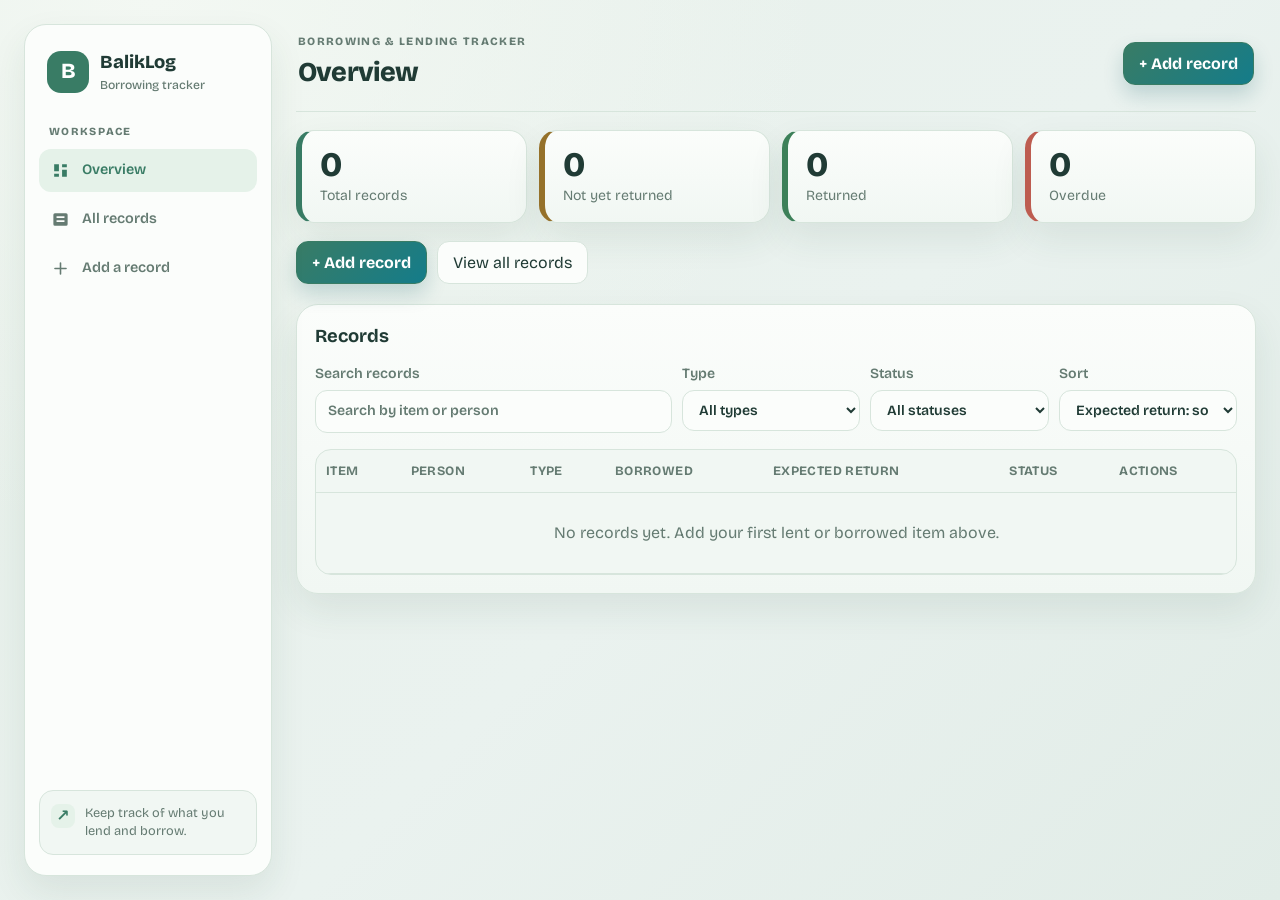
==== commit 8b564993: "update ko na" ====
--- a/index.html
+++ b/index.html
@@ -8,13 +8,43 @@
 <link rel="stylesheet" href="style.css">
 </head>
 <body>
-<div class="wrap">
-  <header>
-    <h1>BalikLog<small>Borrowing &amp; Lending Tracker</small></h1>
-    <button class="primary" type="button" id="headerAddBtn">+ Add record</button>
-  </header>
+<div class="app-shell">
+  <aside class="sidebar" aria-label="Main navigation">
+    <a class="sidebar-brand" href="index.html" aria-label="BalikLog home">
+      <span class="brand-mark" aria-hidden="true">B</span>
+      <span>BalikLog<small>Borrowing tracker</small></span>
+    </a>
+    <p class="nav-caption">WORKSPACE</p>
+    <nav class="side-nav">
+      <button class="nav-link active" type="button" data-nav="overview">
+        <svg viewBox="0 0 24 24" aria-hidden="true"><path d="M4 13h6V4H4v9zm0 7h6v-4H4v4zm10 0h6v-9h-6v9zm0-16v4h6V4h-6z" fill="currentColor"/></svg>
+        <span>Overview</span>
+      </button>
+      <button class="nav-link" type="button" data-nav="records">
+        <svg viewBox="0 0 24 24" aria-hidden="true"><path d="M5 4h14a2 2 0 0 1 2 2v12a2 2 0 0 1-2 2H5a2 2 0 0 1-2-2V6a2 2 0 0 1 2-2zm2 4v2h10V8H7zm0 5v2h10v-2H7z" fill="currentColor"/></svg>
+        <span>All records</span>
+      </button>
+      <button class="nav-link" type="button" data-nav="add">
+        <svg viewBox="0 0 24 24" aria-hidden="true"><path d="M12 5v14m-7-7h14" fill="none" stroke="currentColor" stroke-width="2" stroke-linecap="round"/></svg>
+        <span>Add a record</span>
+      </button>
+    </nav>
+    <div class="sidebar-note">
+      <span class="note-icon" aria-hidden="true">↗</span>
+      <p>Keep track of what you lend and borrow.</p>
+    </div>
+  </aside>
 
-  <main>
+  <div class="main-area">
+    <header>
+      <div>
+        <p class="eyebrow">BORROWING &amp; LENDING TRACKER</p>
+        <h1 id="pageTitle">Overview</h1>
+      </div>
+      <button class="primary" type="button" id="headerAddBtn">+ Add record</button>
+    </header>
+
+    <main>
     <div id="dashboardScreen">
       <section class="stats" aria-label="Record summary">
         <div class="stat"><b id="sTotal">0</b><span>Total records</span></div>
@@ -84,7 +114,8 @@
         <p class="err" id="err" role="alert"></p>
       </form>
     </section>
-  </main>
+    </main>
+  </div>
 </div>
 <script src="script.js"></script>
 </body>
--- a/style.css
+++ b/style.css
@@ -1,56 +1,60 @@
-:root{--bg:#f2f7f6;--surface:#fff;--ink:#12303a;--mute:#5b747c;--line:#d3e1e0;--brand:#0f5c66;--brand-ink:#fff;--ok:#1f7a53;--okbg:#dff2e8;--late:#b3302c;--latebg:#fbe3e1;--wait:#8a5a00;--waitbg:#fdf0d0;box-sizing:border-box;padding-top:env(safe-area-inset-top,0px);padding-bottom:env(safe-area-inset-bottom,0px)}
-@media (prefers-color-scheme:dark){:root:not([data-theme="light"]){color-scheme:dark;--bg:#0c1a1e;--surface:#13262b;--ink:#e3f0ee;--mute:#8fa9ae;--line:#254148;--brand:#4fb5c0;--brand-ink:#06232a;--ok:#6fd1a2;--okbg:#17382b;--late:#ff8f89;--latebg:#4a1d1b;--wait:#f0c26a;--waitbg:#3d2f0b}}
-:root[data-theme="dark"]{color-scheme:dark;--bg:#0c1a1e;--surface:#13262b;--ink:#e3f0ee;--mute:#8fa9ae;--line:#254148;--brand:#4fb5c0;--brand-ink:#06232a;--ok:#6fd1a2;--okbg:#17382b;--late:#ff8f89;--latebg:#4a1d1b;--wait:#f0c26a;--waitbg:#3d2f0b}
+:root{color-scheme:light;--bg:#e8f1ed;--surface:#fbfdfb;--surface-soft:#f1f7f3;--ink:#203b35;--mute:#657b72;--line:#d7e5dc;--brand:#397c65;--brand-ink:#ffffff;--brand-soft:#e5f2e9;--ok:#3d8059;--okbg:#e3f2e6;--late:#bd5c50;--latebg:#faeae5;--wait:#95712a;--waitbg:#f8f0d9;--shadow:0 16px 36px rgba(35,76,57,.09);--radius:18px;box-sizing:border-box;padding-top:env(safe-area-inset-top,0px);padding-bottom:env(safe-area-inset-bottom,0px)}
 *{box-sizing:border-box}
 html{scroll-padding-top:env(safe-area-inset-top,0px)}
-body{margin:0;background:var(--bg);color:var(--ink);font-family:"Bricolage Grotesque",system-ui,-apple-system,"Segoe UI",sans-serif;line-height:1.45}
-.wrap{max-width:980px;margin:0 auto;padding:20px 16px 48px}
-header{display:flex;align-items:center;justify-content:space-between;gap:12px;flex-wrap:wrap;margin-bottom:18px}
-h1{font-size:2.4rem;font-weight:800;letter-spacing:-.03em;margin:0;color:var(--brand)}
-h1 small{display:block;font-size:.95rem;font-weight:400;color:var(--mute);letter-spacing:0}
-.stats{display:grid;grid-template-columns:repeat(auto-fit,minmax(140px,1fr));gap:10px;margin-bottom:18px}
-.quick-actions{display:flex;gap:10px;flex-wrap:wrap;margin-bottom:18px}
-.stat{background:var(--surface);border:1px solid var(--line);border-radius:10px;padding:12px 14px;border-left:6px solid var(--brand)}
-.stat b{display:block;font-size:2rem;line-height:1.1}
-.stat span{color:var(--mute);font-size:.9rem}
+body{margin:0;background:radial-gradient(ellipse at 12% 0%,#f3f8f3 0%,transparent 42%),linear-gradient(135deg,#e7f0e9 0%,#eaf2ef 55%,#e1ece7 100%);color:var(--ink);font-family:"Bricolage Grotesque",system-ui,-apple-system,"Segoe UI",sans-serif;line-height:1.45}
+.wrap{max-width:1100px;margin:0 auto;padding:22px 16px 52px}
+header{display:flex;align-items:center;justify-content:space-between;gap:14px;flex-wrap:wrap;margin-bottom:18px;padding:18px 20px;background:rgba(255,255,255,.72);border:1px solid rgba(255,255,255,.7);border-radius:22px;box-shadow:var(--shadow);backdrop-filter:blur(12px)}
+h1{font-size:2.5rem;font-weight:800;letter-spacing:-.05em;margin:0;color:var(--brand)}
+h1 small{display:block;font-size:.92rem;font-weight:600;color:var(--mute);letter-spacing:.02em}
+.stats{display:grid;grid-template-columns:repeat(auto-fit,minmax(165px,1fr));gap:12px;margin-bottom:18px}
+.quick-actions{display:flex;gap:10px;flex-wrap:wrap;margin-bottom:20px}
+.stat{background:linear-gradient(180deg,var(--surface),var(--surface-soft));border:1px solid var(--line);border-radius:18px;padding:16px 18px;border-left:6px solid var(--brand);box-shadow:var(--shadow)}
+.stat b{display:block;font-size:2.15rem;line-height:1.05;font-weight:800}
+.stat span{color:var(--mute);font-size:.88rem}
 .stat.ok{border-left-color:var(--ok)}.stat.late{border-left-color:var(--late)}.stat.wait{border-left-color:var(--wait)}
-.panel{background:var(--surface);border:1px solid var(--line);border-radius:10px;padding:16px;margin-bottom:18px}
-.panel h2{margin:0 0 12px;font-size:1.1rem}
-form{display:grid;grid-template-columns:repeat(auto-fit,minmax(170px,1fr));gap:12px;align-items:end}
-label{display:flex;flex-direction:column;gap:4px;font-size:.88rem;color:var(--mute)}
+.panel{background:linear-gradient(180deg,var(--surface) 0%,var(--surface-soft) 100%);border:1px solid var(--line);border-radius:22px;padding:18px;margin-bottom:18px;box-shadow:var(--shadow)}
+.panel h2{margin:0 0 14px;font-size:1.15rem}
+form{display:grid;grid-template-columns:repeat(auto-fit,minmax(180px,1fr));gap:12px;align-items:end}
+label{display:flex;flex-direction:column;gap:6px;font-size:.88rem;color:var(--mute);font-weight:600}
 input,select,button,textarea{font:inherit;color:var(--ink)}
-input,select,textarea{background:var(--bg);border:1px solid var(--line);border-radius:8px;padding:9px 10px;min-width:0}
-input:focus-visible,select:focus-visible,textarea:focus-visible,button:focus-visible{outline:3px solid var(--brand);outline-offset:1px}
-button{cursor:pointer;border:1px solid var(--line);background:var(--surface);border-radius:8px;padding:9px 14px}
-button.primary{background:var(--brand);color:var(--brand-ink);border-color:var(--brand);font-weight:600}
-button[data-a="toggle"]{background:var(--ok);color:var(--surface);border-color:var(--ok);font-weight:600}
+input,select,textarea{background:var(--surface);border:1px solid var(--line);border-radius:12px;padding:10px 12px;min-width:0;transition:border-color .15s ease,box-shadow .15s ease,transform .15s ease}
+input::placeholder,textarea::placeholder{color:var(--mute)}
+input:focus-visible,select:focus-visible,textarea:focus-visible,button:focus-visible{outline:none;box-shadow:0 0 0 4px rgba(15,92,102,.12);border-color:var(--brand)}
+button{cursor:pointer;border:1px solid var(--line);background:var(--surface);border-radius:12px;padding:9px 15px;transition:transform .15s ease,box-shadow .15s ease,background .15s ease, border-color .15s ease}
+button:hover{transform:translateY(-1px)}
+button.primary{background:linear-gradient(135deg,var(--brand) 0%,#147c8a 100%);color:var(--brand-ink);border-color:var(--brand);font-weight:700;box-shadow:0 10px 20px rgba(15,92,102,.2)}
+button[data-a="toggle"]{background:linear-gradient(135deg,var(--ok) 0%,#2d8f63 100%);color:var(--surface);border-color:var(--ok);font-weight:700}
 button.danger{color:var(--late)}
 .err{grid-column:1/-1;color:var(--late);font-size:.9rem;min-height:1em;margin:0}
-.tools{display:grid;grid-template-columns:minmax(200px,2fr) repeat(3,minmax(140px,1fr));gap:10px;margin-bottom:12px}
+.tools{display:grid;grid-template-columns:minmax(220px,2fr) repeat(3,minmax(150px,1fr));gap:10px;margin-bottom:16px}
 .search-label input{width:100%}
 .form-screen{max-width:760px;margin:0 auto}
 .screen-heading{display:flex;justify-content:space-between;align-items:center;gap:12px;margin-bottom:12px}
 .screen-heading h2{margin:0}
 .form-screen form{grid-template-columns:repeat(2,minmax(0,1fr))}
 .form-screen label{align-self:end}
-.form-screen textarea{width:100%;resize:vertical}
-.status-field{border:1px solid var(--line);border-radius:8px;padding:8px 10px;display:flex;align-items:center;gap:16px;flex-wrap:wrap}
+.form-screen textarea{width:100%;resize:vertical;min-height:110px}
+.status-field{border:1px solid var(--line);border-radius:14px;padding:10px 12px;display:flex;align-items:center;gap:16px;flex-wrap:wrap;background:var(--surface-soft)}
 .status-field legend{padding:0 4px;color:var(--mute);font-size:.88rem}
 .status-field label{display:flex;flex-direction:row;align-items:center;gap:6px}
 .status-field input{accent-color:var(--brand)}
 .notes-field{grid-column:1/-1}
 .form-actions{grid-column:1/-1}
-.tbl{overflow-x:auto}
+.tbl{overflow-x:auto;border:1px solid var(--line);border-radius:16px;background:var(--surface-soft)}
 table{width:100%;border-collapse:collapse;min-width:760px}
-th,td{text-align:left;padding:10px 8px;border-bottom:1px solid var(--line);vertical-align:middle}
-th{font-size:.85rem;color:var(--mute);font-weight:600}
-.item{font-weight:600}
+th,td{text-align:left;padding:12px 10px;border-bottom:1px solid var(--line);vertical-align:middle}
+th{font-size:.8rem;color:var(--mute);font-weight:700;letter-spacing:.03em;text-transform:uppercase}
+.item{font-weight:800}
 .dir{font-size:.82rem;color:var(--mute)}
-.badge{display:inline-block;padding:3px 10px;border-radius:99px;font-size:.82rem;font-weight:600}
+.badge{display:inline-block;padding:4px 10px;border-radius:999px;font-size:.8rem;font-weight:700}
 .b-ok{background:var(--okbg);color:var(--ok)}.b-late{background:var(--late);color:var(--surface);font-weight:800}.b-wait{background:var(--waitbg);color:var(--wait)}
 .row-late td:first-child{box-shadow:inset 4px 0 0 var(--late)}
+tr:hover td{background:rgba(15,92,102,.02)}
 .acts{display:flex;gap:6px;flex-wrap:wrap}
 .acts button{padding:5px 10px;font-size:.85rem}
+.icon-btn{display:inline-flex;align-items:center;justify-content:center;width:36px;height:36px;padding:0;border-radius:10px;color:var(--brand);background:var(--brand-soft);border-color:transparent}
+.icon-btn svg{width:16px;height:16px;display:block}
+.icon-btn.danger{color:var(--late);background:var(--latebg)}
 .empty{text-align:center;color:var(--mute);padding:28px 8px}
 @media(max-width:760px){
   .tools{grid-template-columns:repeat(2,minmax(0,1fr))}
@@ -58,11 +62,11 @@
   table{min-width:0}
   thead{display:none}
   tbody{display:grid;gap:12px}
-  tbody tr{display:block;background:var(--surface);border:1px solid var(--line);border-radius:10px;padding:8px}
+  tbody tr{display:block;background:var(--surface);border:1px solid var(--line);border-radius:14px;padding:8px;box-shadow:var(--shadow)}
   tbody td{display:flex;justify-content:space-between;align-items:center;gap:12px;padding:8px;border-bottom:1px solid var(--line);text-align:right}
   tbody td:first-child{display:block;text-align:left}
   tbody td:last-child{border-bottom:0}
-  tbody td:not(:first-child)::before{content:attr(data-label);font-size:.82rem;color:var(--mute);font-weight:600;text-align:left}
+  tbody td:not(:first-child)::before{content:attr(data-label);font-size:.82rem;color:var(--mute);font-weight:700;text-align:left}
   tbody td .acts{justify-content:flex-end}
   tbody td.empty{display:block;text-align:center}
 }
@@ -76,3 +80,44 @@
   .screen-heading{align-items:flex-start;flex-direction:column}
   .quick-actions button{flex:1}
 }
+
+.app-shell{display:grid;grid-template-columns:248px minmax(0,1fr);gap:24px;max-width:1440px;margin:0 auto;padding:24px;min-height:100vh}
+.sidebar{position:sticky;top:24px;display:flex;flex-direction:column;align-self:start;min-height:calc(100vh - 48px);padding:20px 14px;background:var(--surface);border:1px solid var(--line);border-radius:22px;box-shadow:var(--shadow)}
+.sidebar-brand{display:flex;align-items:center;gap:11px;padding:4px 8px 22px;color:var(--ink);font-size:1.15rem;font-weight:800;text-decoration:none}
+.sidebar-brand small{display:block;margin-top:1px;color:var(--mute);font-size:.76rem;font-weight:500}
+.brand-mark{display:grid;place-items:center;width:42px;height:42px;border-radius:14px;background:var(--brand);color:var(--brand-ink);font-size:1.35rem}
+.nav-caption{margin:8px 10px 9px;color:var(--mute);font-size:.68rem;font-weight:800;letter-spacing:.12em}
+.side-nav{display:grid;gap:6px}
+.nav-link{display:flex;align-items:center;gap:12px;width:100%;padding:11px 12px;border:0;border-radius:12px;background:transparent;color:var(--mute);font-size:.9rem;font-weight:600;text-align:left;box-shadow:none}
+.nav-link svg{width:19px;height:19px;flex:none}
+.nav-link:hover{transform:none;background:var(--surface-soft);color:var(--ink)}
+.nav-link.active{background:var(--brand-soft);color:var(--brand)}
+.sidebar-note{display:flex;align-items:flex-start;gap:10px;margin-top:auto;padding:13px 11px;border:1px solid var(--line);border-radius:14px;background:var(--surface-soft)}
+.sidebar-note p{margin:0;color:var(--mute);font-size:.8rem;line-height:1.45}
+.note-icon{display:grid;place-items:center;flex:none;width:24px;height:24px;border-radius:8px;background:var(--brand-soft);color:var(--brand);font-weight:800}
+.main-area{min-width:0}
+.main-area>header{align-items:center;margin:0 0 18px;padding:10px 2px 18px;background:transparent;border:0;border-bottom:1px solid var(--line);border-radius:0;box-shadow:none;backdrop-filter:none}
+.main-area>header h1{font-size:1.7rem;letter-spacing:-.03em;color:var(--ink)}
+.eyebrow{margin:0 0 3px;color:var(--mute);font-size:.7rem;font-weight:800;letter-spacing:.12em}
+.main-area main{min-width:0}
+
+@media(max-width:900px){
+  .app-shell{grid-template-columns:210px minmax(0,1fr);gap:16px;padding:16px}
+  .sidebar{top:16px;min-height:calc(100vh - 32px);padding:16px 10px}
+}
+@media(max-width:760px){
+  .app-shell{grid-template-columns:minmax(0,1fr);gap:14px;padding:12px}
+  .sidebar{position:static;min-height:0;padding:12px;border-radius:16px}
+  .sidebar-brand{padding:0 4px 12px}
+  .nav-caption,.sidebar-note{display:none}
+  .side-nav{grid-template-columns:repeat(3,minmax(0,1fr));gap:5px}
+  .nav-link{justify-content:center;gap:7px;padding:10px 6px;font-size:.82rem}
+  .nav-link svg{width:17px;height:17px}
+  .main-area>header{padding:4px 2px 14px}
+}
+@media(max-width:420px){
+  .app-shell{padding:9px}
+  .nav-link{flex-direction:column;gap:3px;padding:8px 3px;font-size:.73rem}
+  .main-area>header h1{font-size:1.45rem}
+  .main-area>header .primary{padding:8px 10px;font-size:.85rem}
+}
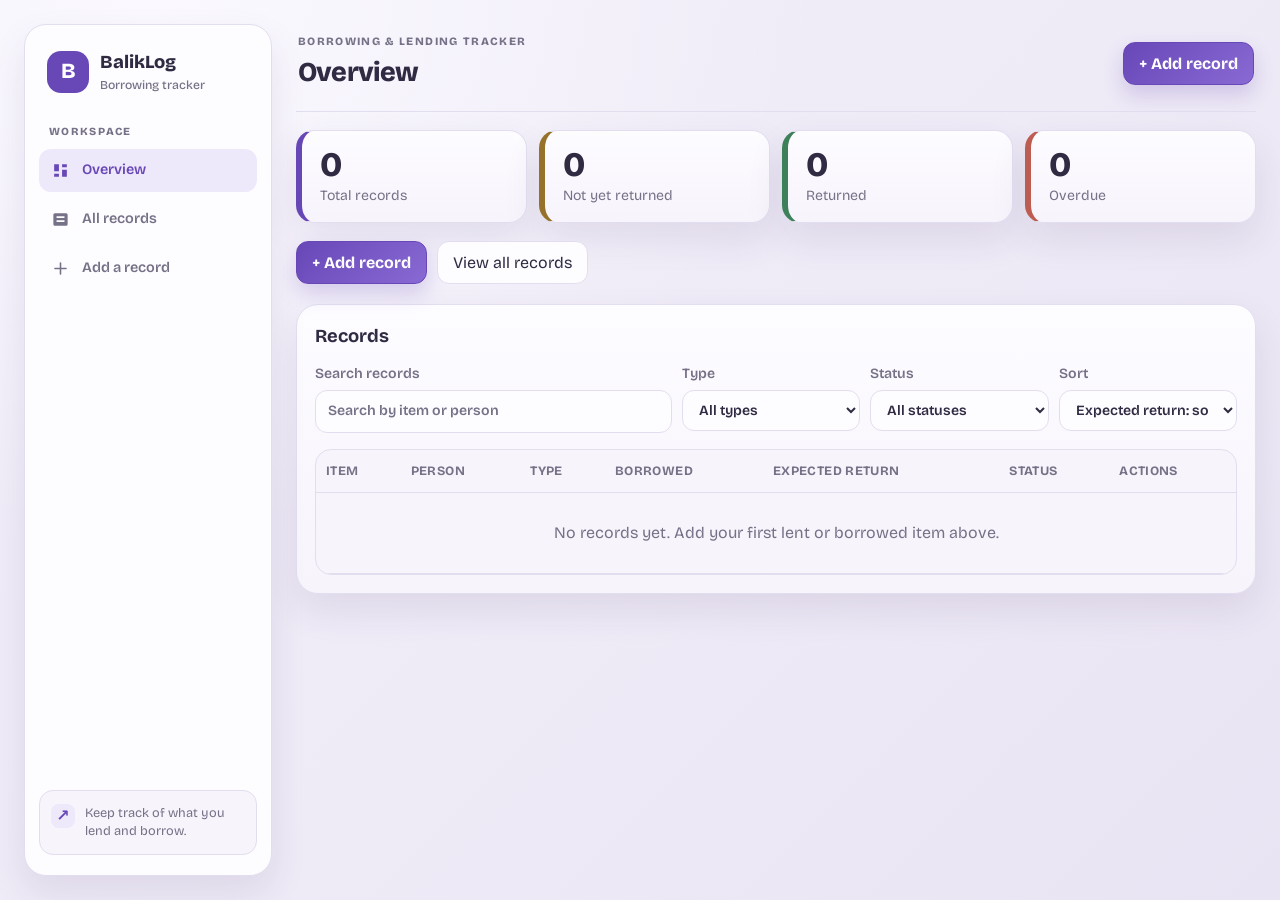
==== commit 98fc4333: "na update ko na beshiwap" ====
--- a/index.html
+++ b/index.html
@@ -1,6 +1,7 @@
 <!DOCTYPE html>
 <html lang="en">
 <head>
+<!-- Main BalikLog page: loads the responsive layout, styles, and browser-side behavior. -->
 <meta charset="UTF-8">
 <meta name="viewport" content="width=device-width, initial-scale=1, viewport-fit=cover">
 <title>BalikLog | Borrowing &amp; Lending Tracker</title>
@@ -9,6 +10,7 @@
 </head>
 <body>
 <div class="app-shell">
+  <!-- Persistent navigation for switching between the overview, records, and entry form. -->
   <aside class="sidebar" aria-label="Main navigation">
     <a class="sidebar-brand" href="index.html" aria-label="BalikLog home">
       <span class="brand-mark" aria-hidden="true">B</span>
@@ -35,6 +37,7 @@
     </div>
   </aside>
 
+  <!-- Main content area; JavaScript changes the heading and active navigation as views change. -->
   <div class="main-area">
     <header>
       <div>
@@ -45,6 +48,7 @@
     </header>
 
     <main>
+    <!-- Summary cards, shortcuts, filters, and the records table make up the overview. -->
     <div id="dashboardScreen">
       <section class="stats" aria-label="Record summary">
         <div class="stat"><b id="sTotal">0</b><span>Total records</span></div>
@@ -87,6 +91,7 @@
       </section>
     </div>
 
+    <!-- Shared form for creating and editing a borrowing/lending record. -->
     <section class="panel form-screen" id="recordScreen" hidden>
       <div class="screen-heading">
         <h2 id="formTitle">Add new record</h2>
@@ -117,6 +122,7 @@
     </main>
   </div>
 </div>
+<!-- Loads the app behavior after its HTML controls are available. -->
 <script src="script.js"></script>
 </body>
 </html>
--- a/style.css
+++ b/style.css
@@ -1,7 +1,10 @@
-:root{color-scheme:light;--bg:#e8f1ed;--surface:#fbfdfb;--surface-soft:#f1f7f3;--ink:#203b35;--mute:#657b72;--line:#d7e5dc;--brand:#397c65;--brand-ink:#ffffff;--brand-soft:#e5f2e9;--ok:#3d8059;--okbg:#e3f2e6;--late:#bd5c50;--latebg:#faeae5;--wait:#95712a;--waitbg:#f8f0d9;--shadow:0 16px 36px rgba(35,76,57,.09);--radius:18px;box-sizing:border-box;padding-top:env(safe-area-inset-top,0px);padding-bottom:env(safe-area-inset-bottom,0px)}
+/* BalikLog UI theme: shared colors, shadows, and safe-area spacing tokens. */
+:root{color-scheme:light;--bg:#f0edf8;--surface:#fdfcff;--surface-soft:#f7f4fc;--ink:#302a42;--mute:#777187;--line:#e3deef;--brand:#6848b7;--brand-ink:#ffffff;--brand-soft:#eee8fb;--ok:#3d8059;--okbg:#e3f2e6;--late:#bd5c50;--latebg:#faeae5;--wait:#95712a;--waitbg:#f8f0d9;--shadow:0 16px 36px rgba(71,53,112,.1);--radius:18px;box-sizing:border-box;padding-top:env(safe-area-inset-top,0px);padding-bottom:env(safe-area-inset-bottom,0px)}
+
+/* Base typography, page background, and reusable card styles. */
 *{box-sizing:border-box}
 html{scroll-padding-top:env(safe-area-inset-top,0px)}
-body{margin:0;background:radial-gradient(ellipse at 12% 0%,#f3f8f3 0%,transparent 42%),linear-gradient(135deg,#e7f0e9 0%,#eaf2ef 55%,#e1ece7 100%);color:var(--ink);font-family:"Bricolage Grotesque",system-ui,-apple-system,"Segoe UI",sans-serif;line-height:1.45}
+body{margin:0;background:radial-gradient(ellipse at 12% 0%,#fbf9ff 0%,transparent 42%),linear-gradient(135deg,#f1eef9 0%,#eeeaf6 55%,#e9e4f3 100%);color:var(--ink);font-family:"Bricolage Grotesque",system-ui,-apple-system,"Segoe UI",sans-serif;line-height:1.45}
 .wrap{max-width:1100px;margin:0 auto;padding:22px 16px 52px}
 header{display:flex;align-items:center;justify-content:space-between;gap:14px;flex-wrap:wrap;margin-bottom:18px;padding:18px 20px;background:rgba(255,255,255,.72);border:1px solid rgba(255,255,255,.7);border-radius:22px;box-shadow:var(--shadow);backdrop-filter:blur(12px)}
 h1{font-size:2.5rem;font-weight:800;letter-spacing:-.05em;margin:0;color:var(--brand)}
@@ -14,15 +17,17 @@
 .stat.ok{border-left-color:var(--ok)}.stat.late{border-left-color:var(--late)}.stat.wait{border-left-color:var(--wait)}
 .panel{background:linear-gradient(180deg,var(--surface) 0%,var(--surface-soft) 100%);border:1px solid var(--line);border-radius:22px;padding:18px;margin-bottom:18px;box-shadow:var(--shadow)}
 .panel h2{margin:0 0 14px;font-size:1.15rem}
+
+/* Inputs, labels, buttons, and feedback messages shared by the app forms. */
 form{display:grid;grid-template-columns:repeat(auto-fit,minmax(180px,1fr));gap:12px;align-items:end}
 label{display:flex;flex-direction:column;gap:6px;font-size:.88rem;color:var(--mute);font-weight:600}
 input,select,button,textarea{font:inherit;color:var(--ink)}
 input,select,textarea{background:var(--surface);border:1px solid var(--line);border-radius:12px;padding:10px 12px;min-width:0;transition:border-color .15s ease,box-shadow .15s ease,transform .15s ease}
 input::placeholder,textarea::placeholder{color:var(--mute)}
-input:focus-visible,select:focus-visible,textarea:focus-visible,button:focus-visible{outline:none;box-shadow:0 0 0 4px rgba(15,92,102,.12);border-color:var(--brand)}
+input:focus-visible,select:focus-visible,textarea:focus-visible,button:focus-visible{outline:none;box-shadow:0 0 0 4px rgba(104,72,183,.16);border-color:var(--brand)}
 button{cursor:pointer;border:1px solid var(--line);background:var(--surface);border-radius:12px;padding:9px 15px;transition:transform .15s ease,box-shadow .15s ease,background .15s ease, border-color .15s ease}
 button:hover{transform:translateY(-1px)}
-button.primary{background:linear-gradient(135deg,var(--brand) 0%,#147c8a 100%);color:var(--brand-ink);border-color:var(--brand);font-weight:700;box-shadow:0 10px 20px rgba(15,92,102,.2)}
+button.primary{background:linear-gradient(135deg,var(--brand) 0%,#8969d3 100%);color:var(--brand-ink);border-color:var(--brand);font-weight:700;box-shadow:0 10px 20px rgba(104,72,183,.22)}
 button[data-a="toggle"]{background:linear-gradient(135deg,var(--ok) 0%,#2d8f63 100%);color:var(--surface);border-color:var(--ok);font-weight:700}
 button.danger{color:var(--late)}
 .err{grid-column:1/-1;color:var(--late);font-size:.9rem;min-height:1em;margin:0}
@@ -40,6 +45,8 @@
 .status-field input{accent-color:var(--brand)}
 .notes-field{grid-column:1/-1}
 .form-actions{grid-column:1/-1}
+
+/* Dashboard table, status badges, and per-record action buttons. */
 .tbl{overflow-x:auto;border:1px solid var(--line);border-radius:16px;background:var(--surface-soft)}
 table{width:100%;border-collapse:collapse;min-width:760px}
 th,td{text-align:left;padding:12px 10px;border-bottom:1px solid var(--line);vertical-align:middle}
@@ -49,13 +56,15 @@
 .badge{display:inline-block;padding:4px 10px;border-radius:999px;font-size:.8rem;font-weight:700}
 .b-ok{background:var(--okbg);color:var(--ok)}.b-late{background:var(--late);color:var(--surface);font-weight:800}.b-wait{background:var(--waitbg);color:var(--wait)}
 .row-late td:first-child{box-shadow:inset 4px 0 0 var(--late)}
-tr:hover td{background:rgba(15,92,102,.02)}
+tr:hover td{background:rgba(104,72,183,.025)}
 .acts{display:flex;gap:6px;flex-wrap:wrap}
 .acts button{padding:5px 10px;font-size:.85rem}
 .icon-btn{display:inline-flex;align-items:center;justify-content:center;width:36px;height:36px;padding:0;border-radius:10px;color:var(--brand);background:var(--brand-soft);border-color:transparent}
 .icon-btn svg{width:16px;height:16px;display:block}
 .icon-btn.danger{color:var(--late);background:var(--latebg)}
 .empty{text-align:center;color:var(--mute);padding:28px 8px}
+
+/* Collapse the records table into stacked cards on narrow screens. */
 @media(max-width:760px){
   .tools{grid-template-columns:repeat(2,minmax(0,1fr))}
   .search-label{grid-column:1/-1}
@@ -81,6 +90,7 @@
   .quick-actions button{flex:1}
 }
 
+/* Sidebar shell and navigation; on small screens the sidebar becomes a top nav bar. */
 .app-shell{display:grid;grid-template-columns:248px minmax(0,1fr);gap:24px;max-width:1440px;margin:0 auto;padding:24px;min-height:100vh}
 .sidebar{position:sticky;top:24px;display:flex;flex-direction:column;align-self:start;min-height:calc(100vh - 48px);padding:20px 14px;background:var(--surface);border:1px solid var(--line);border-radius:22px;box-shadow:var(--shadow)}
 .sidebar-brand{display:flex;align-items:center;gap:11px;padding:4px 8px 22px;color:var(--ink);font-size:1.15rem;font-weight:800;text-decoration:none}
